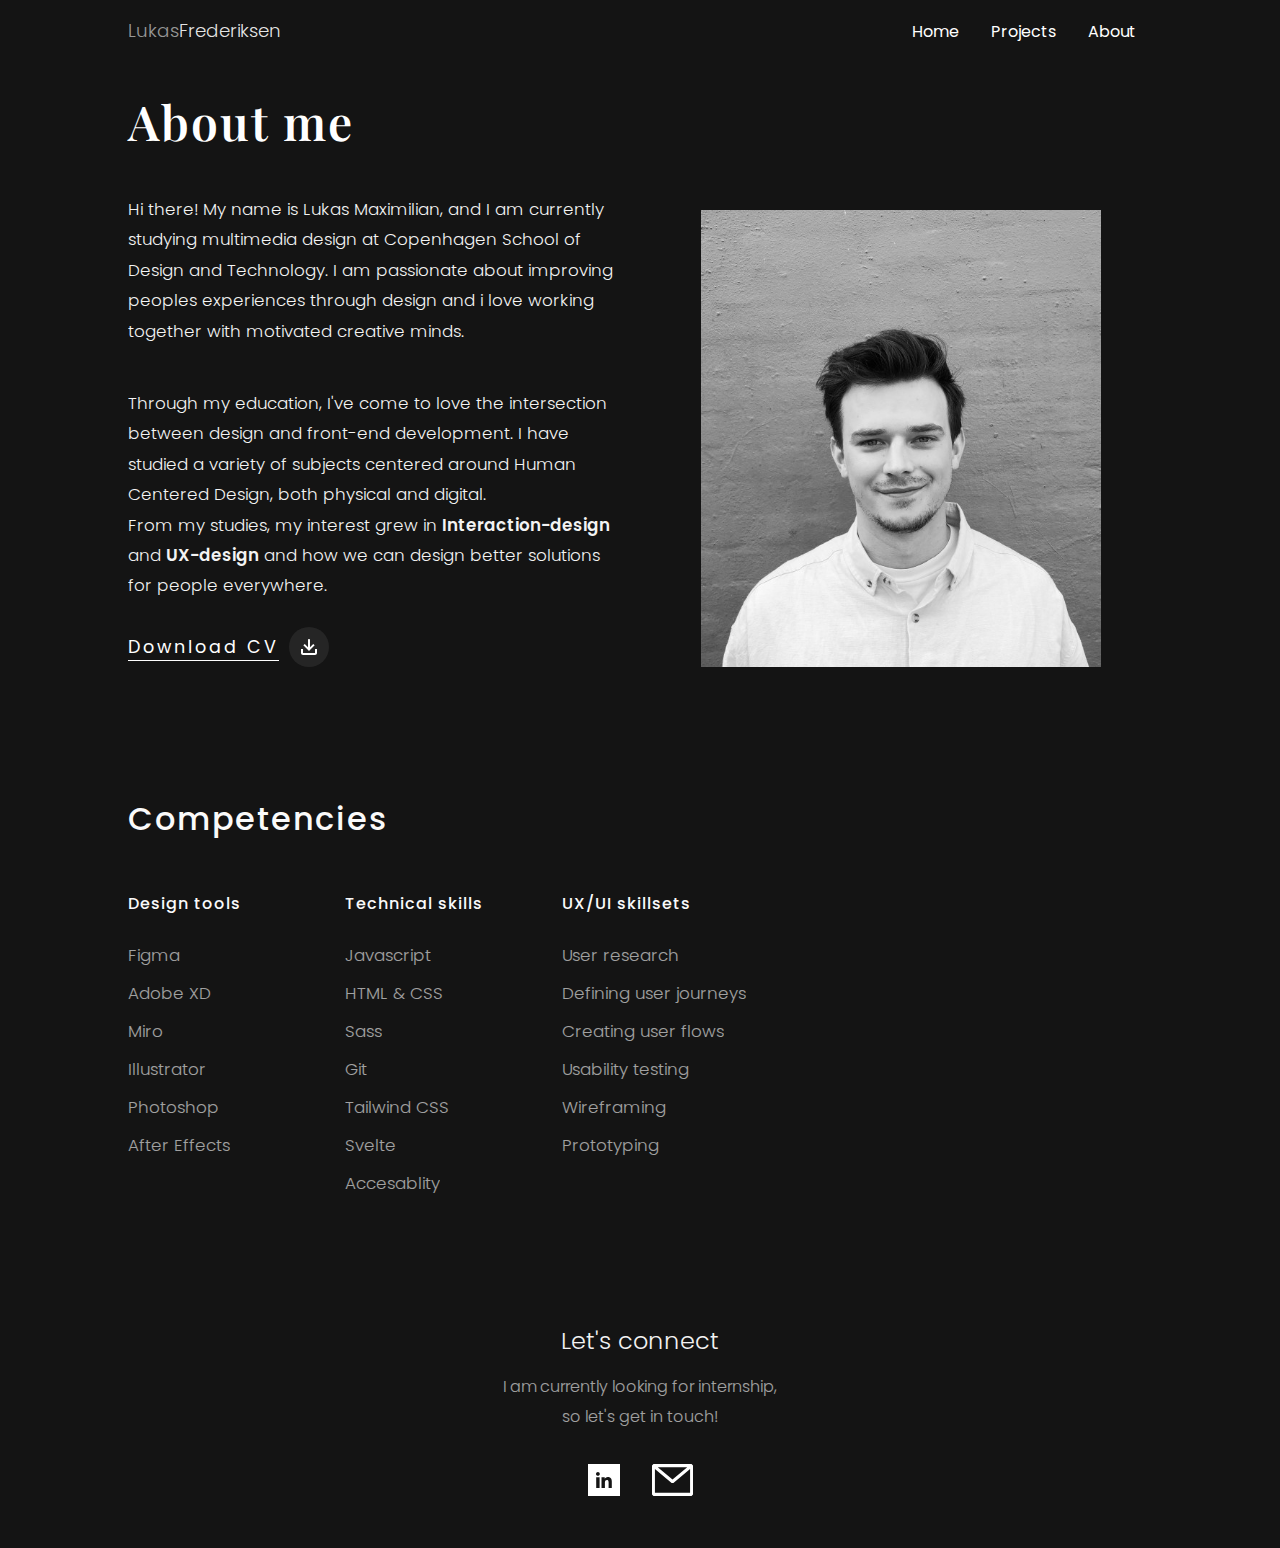
==== about.html @ b1524923 "links" ====
<!DOCTYPE html>
<html lang="en">
  <head>
    <meta charset="UTF-8" />
    <meta http-equiv="X-UA-Compatible" content="IE=edge" />
    <meta name="viewport" content="width=device-width, initial-scale=1.0" />
    <title>Personal Portfolio</title>
    <link rel="stylesheet" href="style.css" />
    <link rel="preconnect" href="https://fonts.googleapis.com" />
    <link rel="preconnect" href="https://fonts.gstatic.com" crossorigin />
    <link
      href="https://fonts.googleapis.com/css2?family=Cinzel&family=Playfair+Display:ital,wght@0,400;0,500;0,600;0,700;0,800;0,900;1,400;1,500;1,600;1,700;1,800;1,900&family=Poppins:ital,wght@0,100;0,200;0,300;0,400;0,500;0,600;0,700;0,800;0,900;1,100;1,200;1,300;1,400;1,500;1,600;1,700;1,800;1,900&display=swap"
      rel="stylesheet"
    />
  </head>

  <body>
    <header>
      <nav>
        <div class="logoWrapper">
             <a href="home.html">
          <p class="logo" style="color: rgba(255, 255, 255, 0.603)">
            Lukas<span
              class="logoWhite"
              style="color: rgba(255, 255, 255, 0.95)"
              >Frederiksen</span
            >
          </p></a>
        </div>

        <div class="menuKnap">
          <div class="openMenu" onclick="toggle()">
            <div class="line"></div>
            <div class="line"></div>
            <div class="line"></div>
          </div>
        </div>
        <div class="menu">
          <!-- <div class="closeMenu" onclick="togglec()"></div> -->

          <svg
            class="closeMenu"
            onclick="togglec()"
            width="32"
            height="32"
            viewBox="0 0 24 24"
            fill="none"
            xmlns="http://www.w3.org/2000/svg"
          >
            <path
              d="M20 20L4 4M20 4L4 20"
              stroke="white"
              stroke-width="2"
              stroke-linecap="round"
            />
          </svg>

          <ul class="ul">
            <li class="li1 li"><a href="home.html">Home</a></li>
            <li class="li2 li"><a href="home.html#projectsSection">Projects</a></li>
            <li class="li3 li"><a href="about.html">About</a></li>
          </ul>
        </div>

        <div class="deskTopNav">
          <ul class="desktopUl">
            <li class="deskNavLink"><a href="home.html">Home</a></li>
            <li class="deskNavLink"><a href="home.html#projectsSection"">Projects</a></li>
            <li class="deskNavLink"><a href="about.html">About</a></li>
          </ul>
        </div>
      </nav>
    </header>

    <main>

<section class="aboutIntroSection">
    
        <h1 class="abouth1">About me</h1>

        <div class="aboutIntro">
            <div class="aboutText">
            <p>Hi there! My name is Lukas Maximilian, and I am currently studying multimedia design at Copenhagen School of Design and Technology. 
            I am passionate about improving peoples experiences through design and i love working together with motivated creative minds.   <br>
</p>
<p>Through my education, I've come to love the intersection between design and front-end development.
        I have studied a variety of subjects centered around Human Centered Design, both physical and digital. <br> From my studies, my interest grew in <span> Interaction-design</span> and <span>UX-design</span> and how we can design better solutions for people everywhere.</p>
     <a href="Resume/Resumé.pdf" target="_blank" class="pdfResume">
                <button class="protoButton">
                 <span> Download CV </span>
                  <div class="circle">
                    <svg
  width="24"
  height="24"
  viewBox="0 0 24 24"
  fill="none"
  xmlns="http://www.w3.org/2000/svg"
>
  <path
    d="M11 5C11 4.44772 11.4477 4 12 4C12.5523 4 13 4.44772 13 5V12.1578L16.2428 8.91501L17.657 10.3292L12.0001 15.9861L6.34326 10.3292L7.75748 8.91501L11 12.1575V5Z"
    fill="currentColor"
  />
  <path
    d="M4 14H6V18H18V14H20V18C20 19.1046 19.1046 20 18 20H6C4.89543 20 4 19.1046 4 18V14Z"
    fill="currentColor"
  />
</svg>
                    </svg>
                  </div>
                </button>
              </a></div>
            <img class="profileImage" src="images/profile.jpg" alt="">
        </div>
            
       </section>

   


      

 <section class="resume"> 
    <!-- <div class="resumeIntro">
    <h2>Education</h2>
        </div>

<div class="timeline">
<div class="processCenterwrap">
        <div class="timelineWrapper ">
     
<div class="timelineGroupWrap group1">
  <div class="textWrap">
    <span>2021</span>
    
    <div class="educationContainer">
      <h4>Multimedia-design</h4>
    <p>Copenhagen school of design and technology</p>
  </div> 
  </div>
</div>

<div class="timelineGroupWrap group2">
  <div class="textWrap">
    <span>2019</span>
    
    <div class="educationContainer">
      <h4>Medialogy</h4>
    <p>Aalborg University</p>
  </div>
  </div>
</div>

<div class="timelineGroupWrap group3">
  <div class="textWrap">
    <span>2018</span>
    
    <div class="educationContainer">
      <h4> Product development and technical integration</h4>
    <p>Copenhagen School of Design and technology</p>
  </div>
  </div>
  
</div>



<div class="timelineGroupWrap group4 ">
  <div class="textWrap">
    <span>2016</span>
    
    <div class="educationContainer">
      <h4>Production technologist</h4>
    <p>Copenhagen School of Design and technology</p>
  </div>
  </div>
</div>
</div>   -->
</div>  

<article class="Competencies">
          <h3>Competencies</h3>
          <div class="competenciesContainer">
          <div class="singleCompentencieConatiner">
          <h4>Design tools</h4>
          <p>Figma</p>
          <p>Adobe XD</p>
          <p>Miro</p>
          <p>Illustrator</p>
          <p>Photoshop</p>
          <p>After Effects</p>
        </div>

          <div class="singleCompentencieConatiner">
          <h4>Technical skills</h4>
          <p>Javascript</p>
          <p>HTML & CSS</p>
          <p>Sass</p>
          <p>Git</p>
          <p>Tailwind CSS</p>
          <p>Svelte</p>
          <p>Accesablity</p>
         
          
        </div>

          <div class="singleCompentencieConatiner">
          <h4>UX/UI skillsets</h4>
          <p>User research</p>
          <p>Defining user journeys</p>
          <p>Creating user flows</p>
          <p>Usability testing</p>
          <p>Wireframing</p>
          <p>Prototyping</p>
        </div>
    </div>
      </article>
</section>


</section>

    </main>

    <footer>
      <div class="footerWrapper">
        <p class="footerHeader">Let's connect</p>
        <p class="footerParagraph">
          I am currently looking for internship, <br />
          so let's get in touch!
        </p>
        <div class="footerIcons">
          <a href="https://www.linkedin.com/in/lukas-maximilian-frederiksen-137b38205/">
            <svg
              width="32"
              height="32"
              viewBox="0 0 32 32"
              fill="none"
              xmlns="http://www.w3.org/2000/svg"
            >
              <path
                fill-rule="evenodd"
                clip-rule="evenodd"
                d="M0 0H32V32H0V0ZM8.2 13.3V24H11.6V13.3H8.2ZM8 9.9C8 11 8.8 11.8 9.9 11.8C11 11.8 11.8 11 11.8 9.9C11.8 8.8 11 8 9.9 8C8.9 8 8 8.8 8 9.9ZM20.6 24H23.8V17.4C23.8 14.1 21.8 13 19.9 13C18.2 13 17 14.1 16.7 14.8V13.3H13.5V24H16.9V18.3C16.9 16.8 17.9 16 18.9 16C19.9 16 20.6 16.5 20.6 18.2V24Z"
                fill="white"
              />
            </svg>
          </a>
          <a href="mailto:lmf1506@hotmail.com">
            <svg
              width="41"
              height="32"
              viewBox="0 0 41 32"
              fill="none"
              xmlns="http://www.w3.org/2000/svg"
            >
              <path
                fill-rule="evenodd"
                clip-rule="evenodd"
                d="M0 1.6L1.46429 0H39.5357L41 1.6V30.4L39.5357 32H1.46429L0 30.4V1.6ZM2.92857 4.912V28.8H38.0714V4.9152L21.4079 18.88H19.6214L2.92857 4.912ZM35.2307 3.2H5.76929L20.5 15.5808L35.2307 3.2Z"
                fill="white"
              />
            </svg>
          </a>
        </div>
      </div>
    </footer>

    <script src="https://cdnjs.cloudflare.com/ajax/libs/gsap/3.10.4/gsap.min.js"></script>
    <script src="script.js"></script>
  </body>
</html>
---- style.css ----
* {
  box-sizing: border-box;
  margin: 0;
  padding: 0;
}

:root {
  /* Colorschemes */
  --bg-color: #141414;
  --high-emph-text: 98%;
  --subheader-text: 95%;
  --medium-emph-text: 60%;
  --text-color: white;

  /* Font variables */

  --large-header: "Playfair Display", serif;

  --small-header: "Poppins", sans-serif;
  --paragraph-text: "Poppins", sans-serif;

  --large-header-size: clamp(3rem, 1.6942rem + 5.0465vw, 5.75rem);
  --heading-smaller: clamp(1.125rem, 0.8845rem + 1.096vw, 2rem);
  --section-header-size: clamp(2.3rem, 1.4502rem + 2.1248vw, 3rem);
  --subsection-header-size: clamp(1.5rem, 1.0876rem + 1.1936vw, 2rem);
  --h1-subtext: clamp(1rem, 0.7251rem + 1.0624vw, 1.2rem);
  --paragraph-size: clamp(1rem, 0.9313rem + 0.2256vw, 1.05rem);
  --navbar-size: clamp(1rem, 0.9313rem + 0.2656vw, 1.25rem);

  /* Layout */

  --mobile-margin: 1.5rem;
  --tablet-margin: 4em;
  --desktop-margin: 8rem;
}

body {
  color: var(--text-color);
  background-color: var(--bg-color);
  /* overflow: scroll; */
  scroll-behavior: smooth;
}

.logo {
  font-family: "Poppins", sans-serif;
  font-size: var(--navbar-size);
}

.line {
  width: 30px;
  height: 3px;
  background-color: white;
  margin: 5px 0;
}

nav {
  padding-inline: var(--mobile-margin);
  padding-block: 1rem;
  display: flex;
  align-items: center;
  justify-content: space-between;
  position: fixed;
  width: 100vw;
  z-index: 9999;
  background-color: var(--bg-color);
  top: 0;
}
.menuKnap {
  padding-right: 1rem;
}
ul {
  list-style-type: none;
}

li {
  display: inline;
}

a {
  text-decoration: none;
}

a:visited {
  text-decoration: none;
  color: var(--text-color);
}

.openMenu {
  text-decoration: none;
  color: white;
  right: 100px;
  font-family: "Poppins", sans-serif;
  font-size: 2rem;
  font-weight: 500;
}

.openMenu:hover {
  cursor: pointer;
}

.frontButton {
  display: none;
}
.closeMenu {
  position: absolute;

  text-decoration: none;
  color: white;
  top: 1rem;
  right: 3rem;
  font-family: "Poppins", sans-serif;
  font-size: 2rem;
  font-weight: 500;
  z-index: 99;
}

.closeMenu:hover {
  cursor: pointer;
}

.menu {
  position: absolute;
  top: 0;
  left: 0;
  width: 100%;
  height: 100vh;
  background-color: #090909;
  transform: translateX(-100%);
}
.menu .button {
  color: white;
}
.ul {
  position: absolute;
  left: 20%;
  display: flex;
  width: 300px;
  justify-content: center;
  align-items: left;
  height: 100vh;
  flex-direction: column;
}

.ul li {
  margin: 20px 0;
  z-index: 2;
}
.ul li a {
  text-decoration: none;
  color: white;
  transition: 2s;
  font-family: "Poppins", sans-serif;
  font-size: 50px;
  text-transform: uppercase;
  font-weight: 500;
  mix-blend-mode: difference;
  position: relative;
}

.deskNavLink {
}

.circle {
  height: 40px;
  width: 40px;
  background-color: rgba(255, 255, 255, 0.075);
  border-radius: 50%;
  display: flex;
  justify-content: center;
  align-items: center;
  margin-left: 10px;
  transition: all 0.2s;
}

.deskNavLink a::after {
  top: 65%;
  height: 2px;
  width: 0%;
  left: 5%;
  background-color: rgba(255, 245, 245, 0.6);
  transition: 0.5s ease all 0.3s;
}

.deskNavLink:hover a::after {
  width: 90%;
  transition: 0.3s ease all;
}

.deskTopNav {
  display: none;
}

/* Hero section */

.heading1 {
  max-width: 15ch;

  margin-top: 5rem;
  font-family: "Playfair Display", serif;
  font-size: var(--large-header-size);
  line-height: 110%;
  letter-spacing: 4px;
  font-weight: 600;
}

.headingSmaller {
  font-family: "Playfair Display", serif;
  font-size: var(--heading-smaller);
  opacity: var(--medium-emph-text);
  letter-spacing: 1px;
  line-height: 3rem;
}

.heroSubText {
  max-width: 35ch;
  font-family: "Poppins", serif;
  line-height: 25px;
  margin-top: 1rem;
  opacity: var(--medium-emph-text);
  font-size: var(--h1-subtext);
  letter-spacing: 1px;
  font-weight: 300;
}

.scrollDownIcon {
}

.projectWrapper {
  margin-inline: 1rem;
  padding-top: 0.5rem;
}

.projectWrapper h3 {
  font-size: var(--subsection-header-size);
  letter-spacing: 2px;
  opacity: var(--high-emph-text);
  font-family: "Poppins", sans-serif;
  font-weight: 500;
  line-height: rem;
}

.projectCardTitle {
  line-height: 15px;
}

.projectCardOverview {
  padding-bottom: 1rem;
  font-size: 1rem;
  opacity: var(--medium-emph-text);
  font-weight: 500;
  padding-top: 10px;
}

h2 {
  font-family: "Playfair Display", serif;
  font-size: var(--section-header-size);
  font-weight: 500;
  letter-spacing: 2px;
  padding-bottom: 2rem;
}

p {
  font-family: "Poppins", sans-serif;
  font-weight: 300;
  font-size: var(--paragraph-size);
  opacity: var(--subheader-text);
  line-height: 30px;
}
.projectGrid {
  display: flex;
  flex-direction: column;
}

.scrollSection {
  margin-top: 2rem;
  display: flex;
  flex-direction: row;
  align-items: center;
  font-family: "Poppins", sans-serif;
  font-size: var(--paragraph-size);
}

.singleProject {
  display: grid;
  grid-template-columns: 1fr;
  gap: 1rem;
  margin-block: 3rem;
}

.projectGrid img {
  /* width: 85vw; */
  filter: drop-shadow(0px 5px 15px rgb(5, 5, 5));
}

.projectCard {
  filter: drop-shadow(0px 5px 13px #000);
}

/* ---------------------------------single project section ----------------------------------*/

.headerCenterWrapper {
  display: flex;
  justify-content: center;
  margin-inline: 2rem;
}
.singleProjectHeader {
  margin-top: 8rem;
  display: flex;
  justify-content: center;
  flex-direction: column;
}

.singleProject img {
  max-width: 100%;
  height: auto;
  padding-bottom: 0.5rem;
}

.singleProjectHeader h1 {
  font-family: "Playfair Display", serif;
  font-size: var(--large-header-size);
  line-height: 65px;
  letter-spacing: 4px;
  font-weight: 500;
  text-align: center;
}

.abouth1 {
  font-family: "Playfair Display", serif;
  font-size: var(--section-header-size);
  line-height: 50px;
  letter-spacing: 4px;
  font-weight: 600;
  padding-bottom: 2rem;
}
.circle {
  height: 40px;
  width: 40px;
  background-color: rgba(255, 255, 255, 0.075);
  border-radius: 50%;
  display: flex;
  justify-content: center;
  align-items: center;
  margin-left: 10px;
  transition: all 0.2s;
}
.moonchallenge h1 {
  line-height: 75px;
}

.HeaderSubtext {
  align-self: center;
}

.singleProjectSubHeader {
  max-width: 40ch;
  font-family: "Poppins", serif;
  text-align: center;
  margin-top: 3rem;
  opacity: var(--medium-emph-text);
  font-size: 1rem;
  letter-spacing: 1px;
  font-weight: 300;
  margin-bottom: 5rem;
}

.heroSectionSingleProject {
  height: 40%;
  overflow: hidden;
  width: 100%;
  background-color: #7e8c73;
  display: flex;
  justify-content: center;
  align-items: center;
}

.frogalypseHeader {
  height: 40%;
  overflow: hidden;
  width: 100%;
  background-color: #7e8c7300;
  display: flex;
  justify-content: center;
  align-items: center;
}

.moonHeader {
  height: 40%;
  overflow: hidden;
  width: 100%;
  background-color: #171717;
  display: flex;
  justify-content: center;
  align-items: center;
}

.heroSectionSingleProject img {
  width: 100%;
  max-width: 500px;
}

.frogalypseHeader img {
  max-width: 400px;
}

.gridContainer {
  display: grid;
  grid-template-columns: 1fr;
}

.projectOverviewWrapper {
  margin-bottom: 4rem;
  max-width: 60ch;
}
.projectIntroWrapper {
  margin-inline: var(--mobile-margin);
}

.procesSection {
  overflow: hidden;

  margin-top: 4rem;
}

.projectIntroWrapper h2 {
  font-family: "Playfair Display", serif;
  font-size: var(--section-header-size);
  font-weight: 500;
  letter-spacing: 2px;
  padding-bottom: 2rem;
  margin-top: 4rem;
}

.projectRecap {
  display: grid;
  grid-template-columns: 1fr 1fr;
  grid-template-rows: 1fr 1fr;
}

.projectRecap > p {
  font-family: "Poppins", serif;
  opacity: var(--medium-emph-text);
  font-size: 1rem;
  letter-spacing: 1px;
  font-weight: 300;
}

.durationWrapper > p {
  font-family: "Poppins", serif;
  opacity: var(--medium-emph-text);

  letter-spacing: 1px;
  font-weight: 300;
}

.roleWrapper > p {
  font-family: "Poppins", serif;
  opacity: var(--medium-emph-text);

  letter-spacing: 1px;
  font-weight: 300;
  padding-block: 5px;
}

.toolsWrapper > p {
  font-family: "Poppins", serif;
  opacity: var(--medium-emph-text);

  letter-spacing: 1px;
  font-weight: 300;
  padding-block: 5px;
}

.introsolutionMoon p {
  padding-bottom: 2rem;
}

.prototypeButton {
  display: flex;
  flex-direction: row;
  align-items: center;
}

/* button::after {
  top: 65%;
  height: 2px;
  width: 0%;
  left: 5%;
  background-color: rgba(255, 245, 245, 0.6);
  transition: 0.5s ease all 0.3s;
}

button:hover::after {
  width: 90%;
  transition: 0.3s ease all;
} */

.durationWrapper {
  grid-column: 1;
  grid-row: 1;
}

.toolsWrapper {
  grid-column: 2;
  grid-row: span 2;
}

.roleWrapper {
  margin-top: -2rem;
  grid-column: 1;
  grid-row: 2;
}

h4 {
  font-family: "Poppins", serif;
  opacity: var(--high-emph-text);
  font-size: 1rem;
  letter-spacing: 1px;
  font-weight: 500;
  padding-bottom: 1rem;
}

.theChallengeWrapper h2 {
  font-family: "Playfair Display", serif;
  font-size: var(--section-header-size);
  font-weight: 500;
  letter-spacing: 2px;
  padding-bottom: 2rem;
  margin-top: 5rem;
}

.theChallengeWrapper {
  max-width: 60ch;
}

.coreChallengeWrapper {
  margin-top: 5rem;
  display: flex;
  flex-direction: column;
  justify-content: space-between;
}

.challengeNumberFlexbox {
  display: flex;
  align-items: first baseline;
}

.coreChallengeWrapper p {
  padding-block: 0.5rem;
  font-size: 0.875rem;
}

.coreChallengeWrapper span {
  font-size: 2rem;
  text-align: end;
  padding-right: 1rem;
  font-family: "Poppins", sans-serif;
  padding-bottom: 2rem;
}

.moonSolution {
  margin-inline: var(--mobile-margin);
}

.moonSolution p {
  max-width: 50ch;
}

/* ------------------------------------Process section------------------------------ */

.procesSection {
  overflow: hidden;
  margin-inline: var(--mobile-margin);
}

.procesSection p {
  max-width: 45ch;
}

.processGroupWrapper {
}
.procesIntro {
  margin-bottom: 4rem;
}

.numberFlexWrap {
  top: -2rem;
  left: 3rem;
  overflow: hidden;
}

.numberFlexWrap p {
  font-family: "Poppins", sans-serif;
  opacity: var(--medium-emph-text);
}
.textWrap span {
  font-size: 2rem;
  font-family: "Poppins", sans-serif;
  background-color: var(--bg-color);
}

.numberFlexWrap {
  position: absolute;
  /* transform: translateX(5rem);
  transform: translateY(1rem); */
  position: relative;
  display: flex;
  flex-direction: column;
  max-width: 30ch;
}

.textWrap p {
  font-size: var(--paragraph-size);
  max-width: 50ch;
  opacity: var(--medium-emph-text);
}

.gridWrap {
  display: flex;
  justify-content: center;
}
.solutionImageWrapper {
  display: grid;
  grid-template-columns: 1fr;
  justify-content: center;
  grid-row-gap: 10px;
}

.solutionImageWrapper img {
  width: 100%;
  max-width: 500px;
  height: auto;
  /* padding-block: 0.5rem; */
}

.solutionSection {
  margin-block: 4rem;
  /* max-width: 60ch; */
}

.intro {
  padding-bottom: 2rem;
}

.challengeSection {
  margin-inline: var(--mobile-margin);
}

.challengeSection {
  margin-top: 6rem;
}

#projectsSection {
  scroll-margin-top: 200px;
}

/* ---------------------------------Footer section ----------------------------------*/

.footerWrapper {
  display: flex;
  flex-direction: column;
  align-items: center;
  gap: 1rem;
  margin-top: 5rem;
  margin-bottom: 3rem;
}

.footerHeader {
  font-family: "Poppins", sans-serif;
  font-size: 1.5rem;
}

.footerParagraph {
  text-align: center;
  font-family: "Poppins", sans-serif;
  font-size: 1rem;
  opacity: var(--medium-emph-text);
}

.footerIcons {
  display: flex;
  gap: 2rem;
  margin-top: 1rem;
}

.processCenterwrap {
  display: flex;
}

.frontHeroContainer {
  margin-inline: var(--mobile-margin);
  margin-bottom: 12rem;
}

@media (min-width: 610px) {
  .processCenterwrap {
    display: flex;
  }
}

/* ---------------------------------tablet query---------------------------- */
@media (min-width: 810px) {
  .intro {
    padding-bottom: 4rem;
  }

  nav {
    padding-inline: var(--tablet-margin);
  }
  .frontHeroContainer {
    margin-inline: var(--tablet-margin);
  }
  .singleProjectSubHeader {
    max-width: 55ch;
  }

  .singleProject img {
    max-width: 500px;
  }

  .projectIntroWrapper {
    margin-inline: var(--tablet-margin);
  }
  .heroSectionSingleProject {
    /* height: 50vh; */
  }

  .frogalypseHeader {
    /* height: 50vh; */
  }

  .frogalypseHeader img {
    width: 100%;
    max-width: 800px;
  }

  .heroSectionSingleProject img {
    width: 100%;
    max-width: 800px;
  }

  .ungdomsbyenHeader img {
    max-width: 600px;
  }

  .projectWrapper {
    margin-inline: var(--tablet-margin);
    padding-top: 0.5rem;
  }

  .theChallengeWrapper {
  }

  .projectGrid img {
    filter: drop-shadow(0px 5px 13px #000);
  }

  .challengeContainer {
    display: grid;
    grid-template-columns: 1fr;
  }

  .projectCardTitle {
    line-height: 30px;
  }

  .coreChallengeWrapper {
  }

  .processWrapper {
    display: grid;
    grid-template-columns: 1fr 1fr;
    grid-column-gap: 100px;
  }

  .procesSection {
    overflow: hidden;
    margin-inline: var(--tablet-margin);
  }

  .processGroupWrapper {
    flex: 2 0 25%;
  }

  .processCenterwrap {
    display: flex;
    justify-content: center;
  }

  .processWrapper > * {
    max-width: 50ch;
  }

  .challengeSection {
    margin-inline: var(--tablet-margin);
  }

  .moonSolution {
    margin-inline: var(--tablet-margin);
  }
}

/* ---------------------------------Desktop query ----------------------------------*/

@media (min-width: 992px) {
  main {
    /* margin-inline: 10rem; */
  }

  nav {
    padding-inline: var(--desktop-margin);
  }
  .deskTopNav {
    display: flex;
    flex-direction: row;
    font-family: "Poppins", sans-serif;
  }

  .menuKnap {
    display: none;
  }

  .frontProjectTextContainer {
    display: flex;
    flex-direction: column;
    justify-content: space-between;
  }

  .frontButton {
    display: flex;
    background-color: var(--bg-color);
    border: none;
    color: white;
    font-family: var(--paragraph-text);
    font-size: var(--paragraph-size);
    text-align: center;
    /* padding: 15px 40px; */
    cursor: pointer;
    letter-spacing: 2px;
    position: relative;
    overflow: hidden;
    align-items: center;
    transition: all 1s;
  }

  .frontButton svg {
    margin-left: 4px;
  }

  .circle {
    height: 40px;
    width: 40px;
    background-color: rgba(255, 255, 255, 0.075);
    border-radius: 50%;
    display: flex;
    justify-content: center;
    align-items: center;
    margin-left: 10px;
    transition: all 0.2s;
  }

  .buttonSpan {
    position: relative;
  }

  .buttonSpan::before {
    content: "";
    position: absolute;
    transition: 0.2s ease all 0.1s;
    top: 100%;
    height: 2px;
    width: 0%;
    left: 0;
    background-color: white;
  }

  .buttonSpan:hover::before {
    width: 100%;
  }

  .frontButton span::before {
  }

  .intro {
    padding-bottom: 6rem;
  }
  .menu {
    display: none;
  }
  .desktopUl {
    display: flex;
    justify-content: space-between;
  }

  .projectWrapper {
    margin-inline: var(--desktop-margin);
    padding-top: 0.5rem;
  }

  .desktopUl li {
    display: flex;
    justify-content: space-between;
    flex-direction: row;
    margin-inline: 1rem;
  }

  .desktopUl li::after {
    padding-inline: ;
  }

  .deskNavLink {
    display: inline-block;
    position: relative;
    color: rgb(255, 255, 255);
  }

  .deskNavLink::after {
    content: "";
    position: absolute;
    width: 100%;
    transform: scaleX(0);
    height: 2px;
    bottom: 0;
    left: 0;
    background-color: #ffffff;
    transform-origin: bottom right;
    transition: transform 0.25s ease-out;
  }

  .deskNavLink:hover:after {
    transform: scaleX(1);
    transform-origin: bottom left;
  }

  .deskNavLink a {
    color: white;
  }

  .numberFlexWrap {
    top: -2.3rem;
    left: 6rem;
    overflow: hidden;
  }

  .frontHeroContainer {
    margin-inline: var(--desktop-margin);
  }

  .gameImage {
    margin-bottom: -2rem;
  }

  .heroSubText {
    max-width: 50ch;
    margin-top: 2rem;
  }

  .heroSectionSingleProject {
    /* height: 60vh; */
    overflow: hidden;

    background-color: #7e8c73;
    display: flex;
    justify-content: center;
    align-items: center;
  }

  main .ungdomsbyenHeader {
    /* height: 60vh; */
    overflow: hidden;

    background-color: #ffc502;
    display: flex;
    justify-content: center;
    align-items: center;
  }

  .moonHeader {
    height: 60vh;
    overflow: hidden;

    background-color: #171717;
    display: flex;
    justify-content: center;
    align-items: center;
  }

  .moonHeader img {
    width: 100%;
    max-width: 600px;
  }

  .procesSection {
    overflow: hidden;
    margin-inline: var(--desktop-margin);
    margin-top: 4rem;
  }

  .gridContainer {
    display: grid;
    grid-template-columns: 1fr;
  }

  .challengeSection {
    margin-inline: var(--desktop-margin);
  }
  .projectIntroWrapper {
    margin-inline: var(--desktop-margin);
  }

  .moonSolution {
    margin-inline: var(--desktop-margin);
  }

  .textWrap span {
    font-size: 3rem;
    font-family: "Poppins", sans-serif;
  }

  .processGroupWrapper {
    margin-left: 2rem;
    padding-bottom: 2rem;
  }

  .challengeContainer {
    display: grid;
    grid-template-columns: 1fr;
  }
  .challengeSection {
    margin-top: 7rem;
  }

  .coreChallengeWrapper {
    margin-top: 0;
  }

  .processWrapper {
    display: grid;
    grid-template-columns: 1fr 1fr;
    grid-column-gap: 150px;
    /* margin-left: -7rem; */
  }

  .solutionImageWrapper {
    grid-template-columns: 1fr 1fr;
    grid-template-rows: 1fr 1fr 1fr 1fr;
    gap: 20px;
  }

  .solutionImageWrapper img {
    max-width: 1200px;
    object-fit: cover;
  }

  .img1 {
    grid-column: 1/3;
    grid-row: 1/3;
  }

  .img2 {
    grid-column: 1;
    grid-row: 3;
  }

  .imgmoonproces {
    grid-column: 1/3;
    grid-row: 3/5;
  }

  .img3 {
    grid-column: 1;
    grid-row: 4;
  }

  .img4 {
    grid-column: 2;
    grid-row: 3/5;
  }

  .gridWrap {
    display: flex;
    justify-content: center;
    margin-inline: 10rem;
  }
}

@media (min-width: 1400px) {
  nav {
    padding-inline: var(--desktop-margin);
  }

  /* .processCenterwrap {
    justify-content: center;
  } */

  .projectIntroWrapper {
    grid-template-columns: 2fr 1fr;
    margin-inline: var(--desktop-margin);
  }

  .projectOverviewWrapper {
    grid-column: 1;
  }

  .projectRecap {
    grid-column: 2;
  }

  .projectRecap {
    grid-template-columns: 1fr 1fr;
    grid-column-gap: 100px;
  }

  .gridContainer {
    grid-column-gap: 100px;
    grid-template-columns: 1fr 1fr;
  }

  .challengeSection {
    margin-inline: var(--desktop-margin);
  }

  .challengeContainer {
    display: grid;
    grid-template-columns: 1fr 1fr;
    grid-column-gap: 100px;
  }

  .processWrapper {
    display: grid;
    grid-template-columns: 1fr 1fr;
    grid-column-gap: 150px;
    margin-left: -7rem;
  }

  .gameImages {
    max-width: 800px;
  }

  .singleProject {
    display: grid;
    grid-template-columns: 2fr;
    gap: 10rem;
    margin-block: 3rem;
  }

  .projectImage {
    grid-column: 1;
  }
  .projectCardWrapper {
    grid-column: 2;
    width: 50ch;
    display: flex;
    flex-direction: column;
    justify-content: space-between;
  }
}

@media (min-width: 1920px) {
  body {
    max-width: 1920px;
    margin: 0 auto !important;
    float: none !important;
  }

  body nav {
    max-width: 1920px;
  }

  header {
    max-width: 1920px;
  }

  .heroSectionSingleProject {
    max-height: 400px;
  }
}

/* --------------------ABOUT PAGE--------------------- */

.aboutIntroSection {
  margin-inline: var(--mobile-margin);
  margin-top: 6rem;
}

.aboutIntroSection h1 {
  font-size: var(--section-header-size);
  letter-spacing: 2px;
  padding-bottom: 2rem;
}

.aboutIntro img {
  width: 100%;
  height: auto;
  max-width: 400px;
  padding-top: 2rem;
  justify-self: center;
}

.aboutIntro p {
  padding-block: 1rem;
  font-weight: 300;
  max-width: 40ch;
  line-height: 1.9rem;
}

.aboutIntro span {
  opacity: 100%;
  font-weight: 600;
}

.projectOverviewWrapper span {
  opacity: 100%;
  font-weight: 600;
}

.aboutIntro {
  display: grid;
  grid-template-columns: 1fr;
  gap: 20px;
}

.timeline {
  display: grid;
  grid-template-columns: 1fr;
}

.timelineWrapper {
  display: flex;
  flex-direction: column;
  justify-content: space-between;
}

/* .timelineWrapper::before {
  content: "";
  position: absolute;
  left: 0;
  top: 0;
  width: 4px;
  height: 100%;
  background: white;
}  */

.timelineDraw {
  position: relative;
  max-width: 1200px;

  margin: 0 auto;
}

/* The actual timeline (the vertical ruler) */
.timelineDraw::after {
  content: "";
  position: absolute;
  width: 3px;
  height: 6rem;
  background-color: white;
  top: 15px;
  bottom: 0;
  left: 25%;
  margin-left: -3px;
}

.resume {
  margin-inline: var(--mobile-margin);
  margin-top: 4rem;
}

.educationContainer {
  top: -2.6rem;
  left: 8rem;
  overflow: hidden;
}

.educationContainer {
  position: absolute;
  /* transform: translateX(5rem);
  transform: translateY(1rem); */
  position: relative;
  display: flex;
  flex-direction: column;
  max-width: 30ch;
}

/* .timeline {
  position: relative;
  padding-left: 4rem;
  margin: 0 0 0 30px;
  color: white;
} */
h3 {
  font-size: var(--subsection-header-size);
  letter-spacing: 2px;
  opacity: var(--high-emph-text);
  font-family: "Poppins", sans-serif;
  font-weight: 500;
  line-height: rem;
}

.singleCompentencieConatiner p {
  opacity: var(--medium-emph-text);
  padding-top: 0.5rem;
}

.Competencies h3 {
  padding-bottom: 2rem;
  margin-top: 1.2rem;
}

.competenciesContainer {
  display: flex;
  flex-wrap: wrap;
}

.singleCompentencieConatiner {
  flex-basis: 185px;
  margin-top: 2rem;
}

.protoButton {
  display: flex;
  background-color: var(--bg-color);
  border: none;
  color: white;
  font-family: var(--paragraph-text);
  font-size: var(--paragraph-size);
  text-align: center;
  /* padding: 15px 40px; */
  cursor: pointer;
  letter-spacing: 2px;
  position: relative;
  overflow: hidden;
  align-items: center;
  transition: all 1s;
}

.protoButton span {
  font-size: 1.1rem;
  font-weight: 400;

  position: relative;
  transition: all 1s;
  letter-spacing: 3px;
}

.protoButton span::before {
  content: "";
  position: absolute;
  transition: 0.2s ease all 0.3s;

  top: 99%;
  height: 1px;
  width: 100%;
  left: 0;
  background-color: white;
}

@media (min-width: 610px) {
  .aboutIntroSection {
    margin-inline: var(--tablet-margin);
  }

  .aboutIntro p {
    max-width: 60ch;
  }

  .resume {
    margin-inline: var(--tablet-margin);
  }

  .timelineGroupWrap {
    flex: 2 0 25%;
  }
}

@media (min-width: 992px) {
  .aboutIntroSection {
    margin-inline: var(--desktop-margin);
  }

  .aboutIntro p {
    max-width: 50ch;
  }

  .timeline {
    grid-template-columns: 1fr;
  }

  .aboutIntro {
    grid-template-columns: 1fr 1fr;
  }

  .aboutText {
    grid-column: 1;

    display: flex;
    flex-direction: column;
    justify-content: space-between;
  }
  .profileImage {
    grid-column: 2;
  }
  .aboutIntro img {
    justify-self: center;
  }

  .resume {
    margin-inline: var(--desktop-margin);
  }

  /* 
  .protoButton span:hover::before,
  .protoButton span:focus::before {
    width: 100%;
    transition: 0.2s ease all 0.3s;
  } */

  .educationContainer {
    left: 9rem;
  }

  .competenciesContainer {
    display: flex;
    justify-content: flex-start;
  }
  .singleCompentencieConatiner {
    margin-right: 2rem;
  }

  .singleCompentencieConatiner {
    margin-top: 1rem;
  }

  .Competencies {
    margin-top: 8rem;
    margin-bottom: 8rem;
  }
}

@media (min-width: 1400px) {
  .aboutIntro {
    grid-template-columns: 1fr 1fr;
    gap: 100px;
  }

  .timeline {
    display: grid;
    grid-template-columns: 1fr 1fr;
  }
}
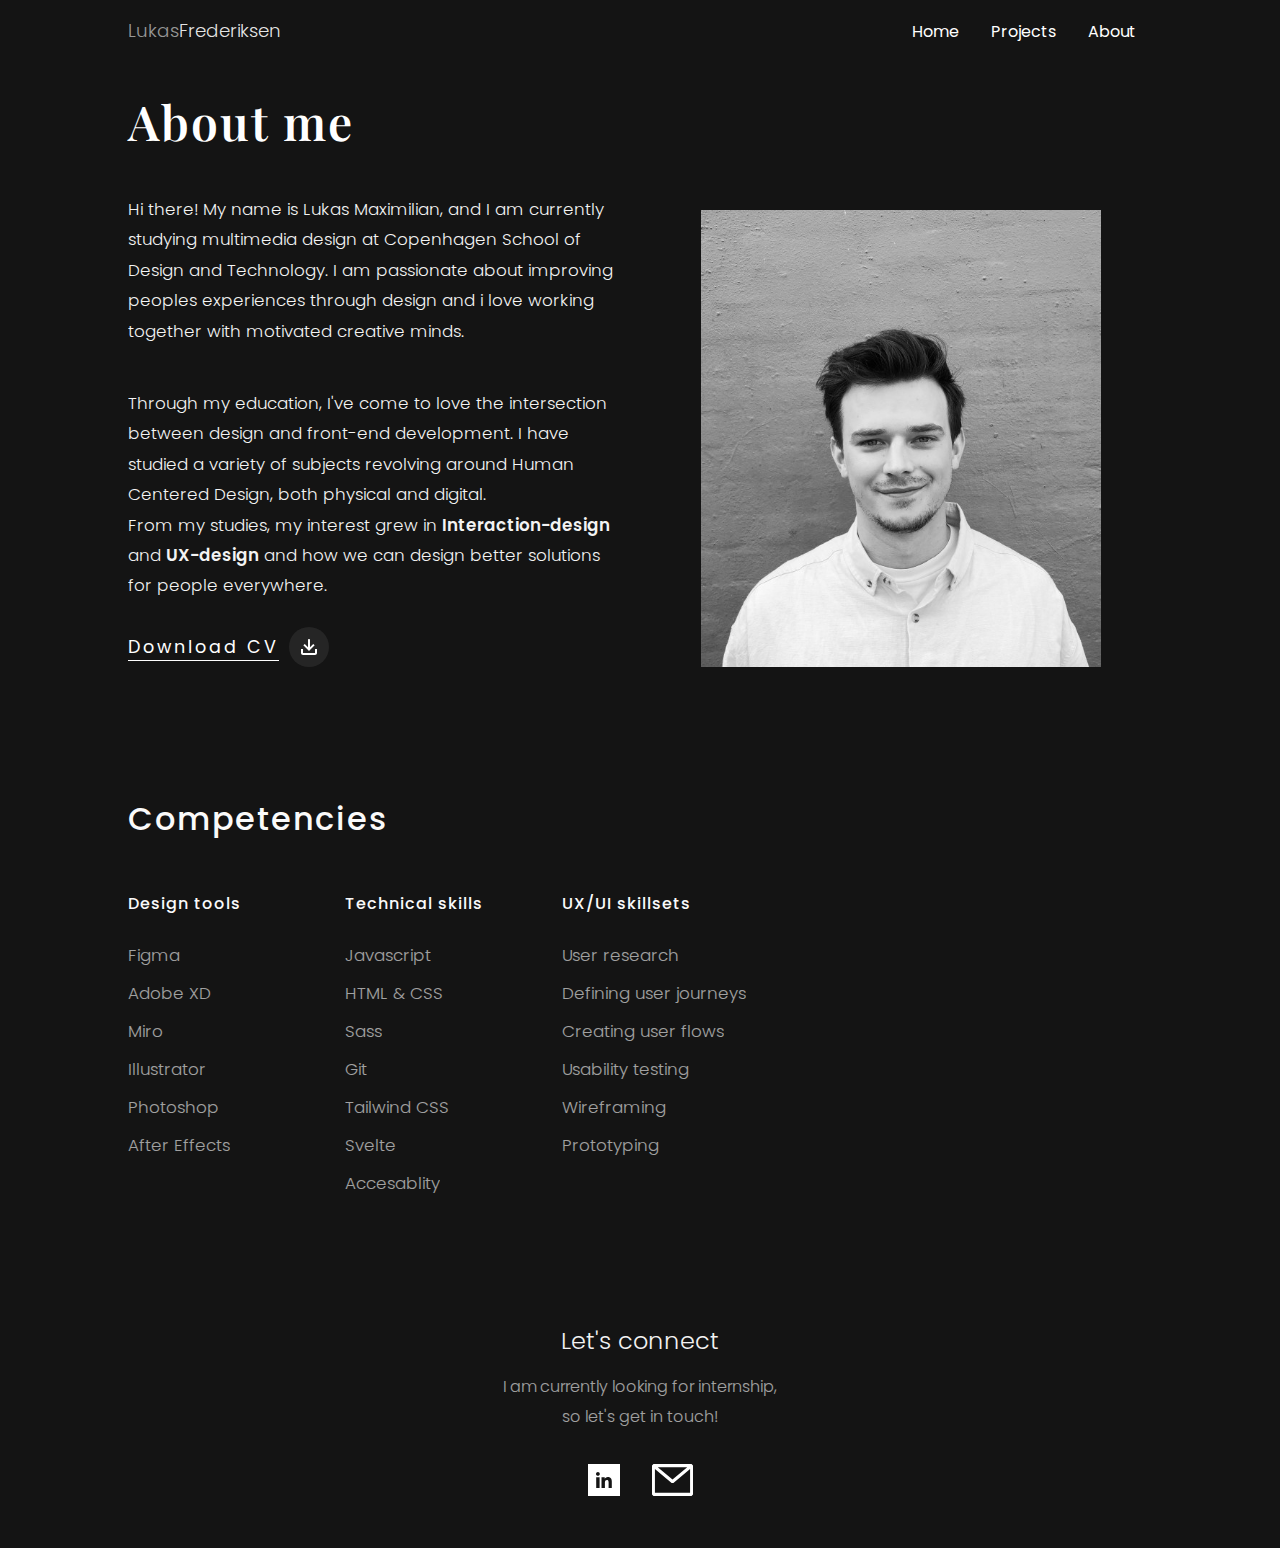
==== commit 460524f2: "revolving" ====
--- a/about.html
+++ b/about.html
@@ -84,7 +84,7 @@
             I am passionate about improving peoples experiences through design and i love working together with motivated creative minds.   <br>
 </p>
 <p>Through my education, I've come to love the intersection between design and front-end development.
-        I have studied a variety of subjects centered around Human Centered Design, both physical and digital. <br> From my studies, my interest grew in <span> Interaction-design</span> and <span>UX-design</span> and how we can design better solutions for people everywhere.</p>
+        I have studied a variety of subjects revolving around Human Centered Design, both physical and digital. <br> From my studies, my interest grew in <span> Interaction-design</span> and <span>UX-design</span> and how we can design better solutions for people everywhere.</p>
      <a href="Resume/Resumé.pdf" target="_blank" class="pdfResume">
                 <button class="protoButton">
                  <span> Download CV </span>
--- a/style.css
+++ b/style.css
@@ -44,6 +44,16 @@
 .logo {
   font-family: "Poppins", sans-serif;
   font-size: var(--navbar-size);
+}
+
+a:focus {
+  outline: white;
+  box-shadow: none;
+}
+
+button:focus {
+  outline: white;
+  box-shadow: none;
 }
 
 .line {
@@ -214,7 +224,7 @@
 .heroSubText {
   max-width: 35ch;
   font-family: "Poppins", serif;
-  line-height: 25px;
+  line-height: 30px;
   margin-top: 1rem;
   opacity: var(--medium-emph-text);
   font-size: var(--h1-subtext);
@@ -586,7 +596,7 @@
 .numberFlexWrap {
   top: -2rem;
   left: 3rem;
-  overflow: hidden;
+  /* overflow: hidden; */
 }
 
 .numberFlexWrap p {
@@ -797,6 +807,10 @@
 
   .moonSolution {
     margin-inline: var(--tablet-margin);
+  }
+
+  .cardDescription {
+    max-width: 45ch;
   }
 }
 
@@ -841,10 +855,11 @@
     overflow: hidden;
     align-items: center;
     transition: all 1s;
+    padding-top: 1rem;
   }
 
   .frontButton svg {
-    margin-left: 4px;
+    /* margin-left: 4px; */
   }
 
   .circle {
@@ -939,7 +954,7 @@
   .numberFlexWrap {
     top: -2.3rem;
     left: 6rem;
-    overflow: hidden;
+    /* overflow: hidden; */
   }
 
   .frontHeroContainer {
@@ -1139,7 +1154,7 @@
 
   .singleProject {
     display: grid;
-    grid-template-columns: 2fr;
+    grid-template-columns: 1fr 1fr;
     gap: 10rem;
     margin-block: 3rem;
   }
@@ -1153,6 +1168,10 @@
     display: flex;
     flex-direction: column;
     justify-content: space-between;
+  }
+
+  .numberFlexWrap {
+    max-width: 40ch;
   }
 }
 
@@ -1408,13 +1427,6 @@
     margin-inline: var(--desktop-margin);
   }
 
-  /* 
-  .protoButton span:hover::before,
-  .protoButton span:focus::before {
-    width: 100%;
-    transition: 0.2s ease all 0.3s;
-  } */
-
   .educationContainer {
     left: 9rem;
   }
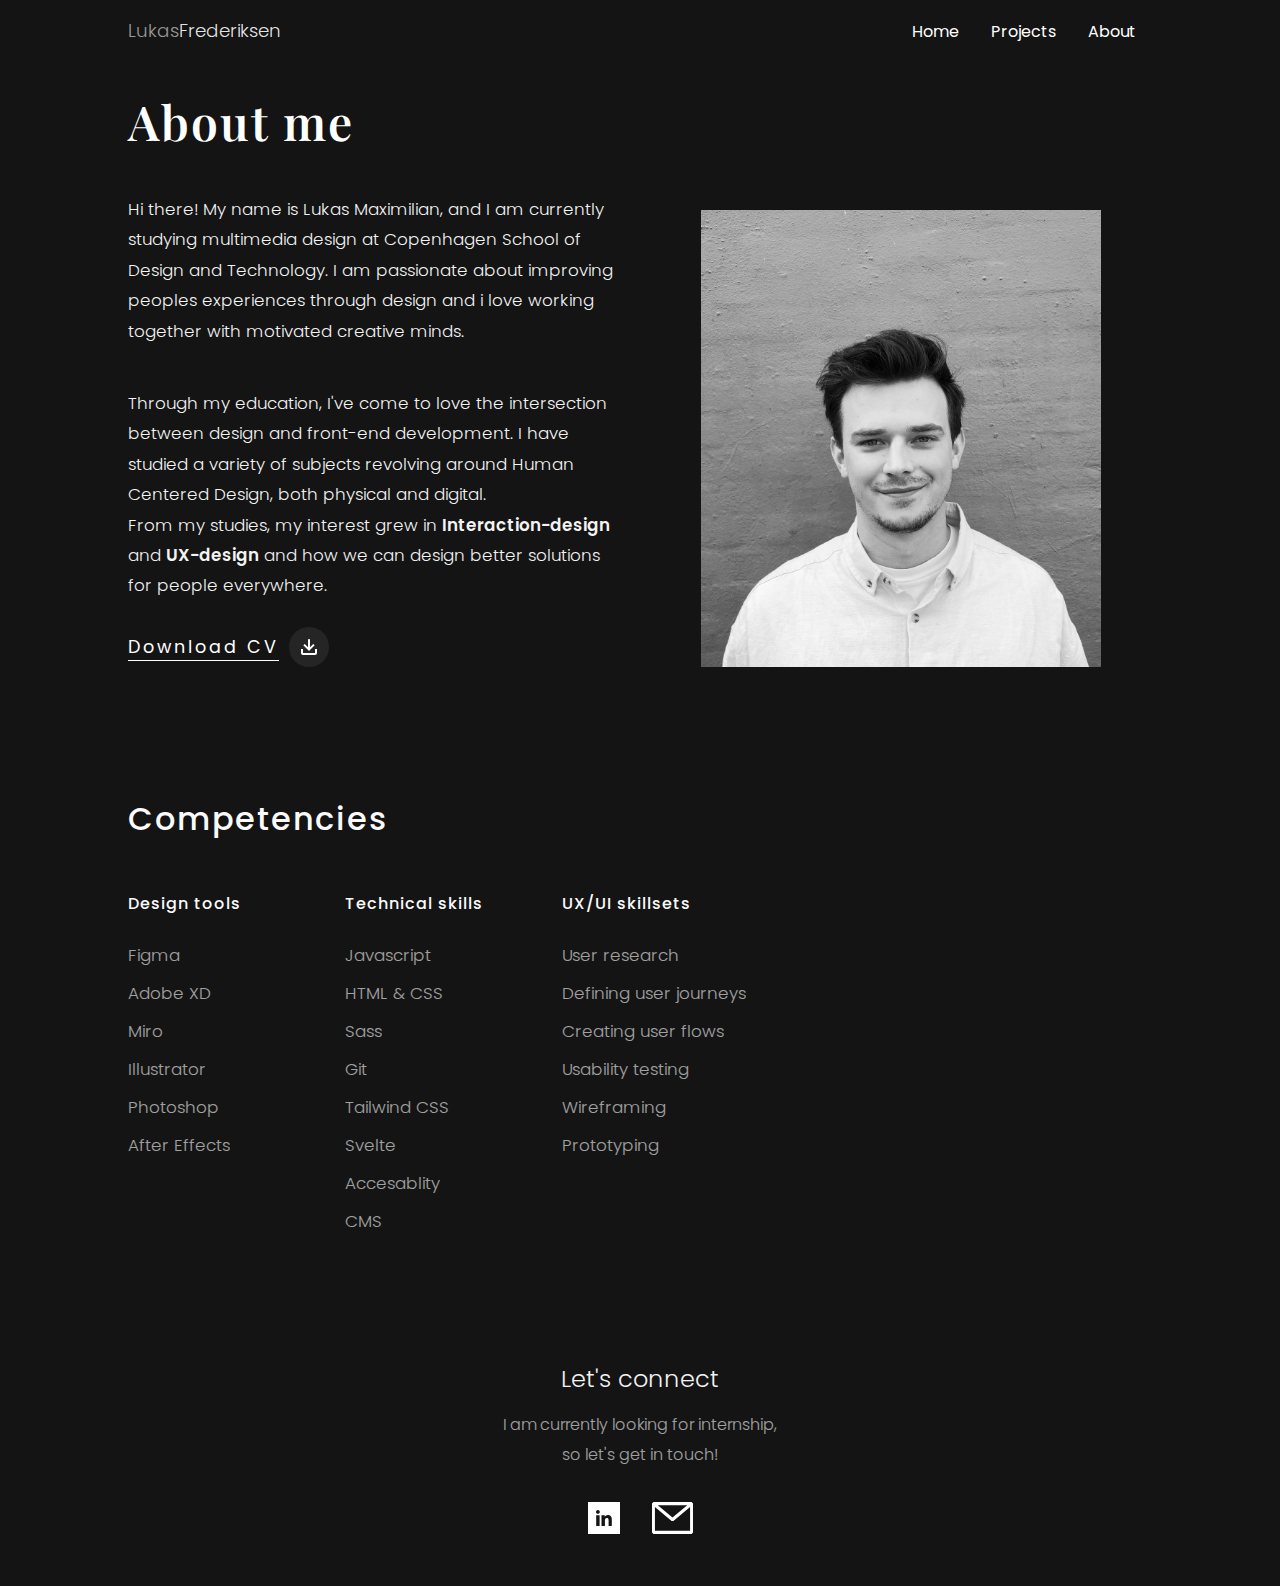
==== commit 21e16150: "cms" ====
--- a/about.html
+++ b/about.html
@@ -199,6 +199,7 @@
           <p>Tailwind CSS</p>
           <p>Svelte</p>
           <p>Accesablity</p>
+           <p>CMS</p>
          
           
         </div>
--- a/style.css
+++ b/style.css
@@ -224,8 +224,8 @@
 .heroSubText {
   max-width: 35ch;
   font-family: "Poppins", serif;
-  line-height: 30px;
-  margin-top: 1rem;
+  line-height: 25px;
+  margin-top: 1.8rem;
   opacity: var(--medium-emph-text);
   font-size: var(--h1-subtext);
   letter-spacing: 1px;
@@ -584,7 +584,7 @@
 }
 
 .procesSection p {
-  max-width: 45ch;
+  max-width: 55ch;
 }
 
 .processGroupWrapper {
@@ -1063,7 +1063,7 @@
   }
 
   .solutionImageWrapper img {
-    max-width: 1200px;
+    max-width: 1350px;
     object-fit: cover;
   }
 
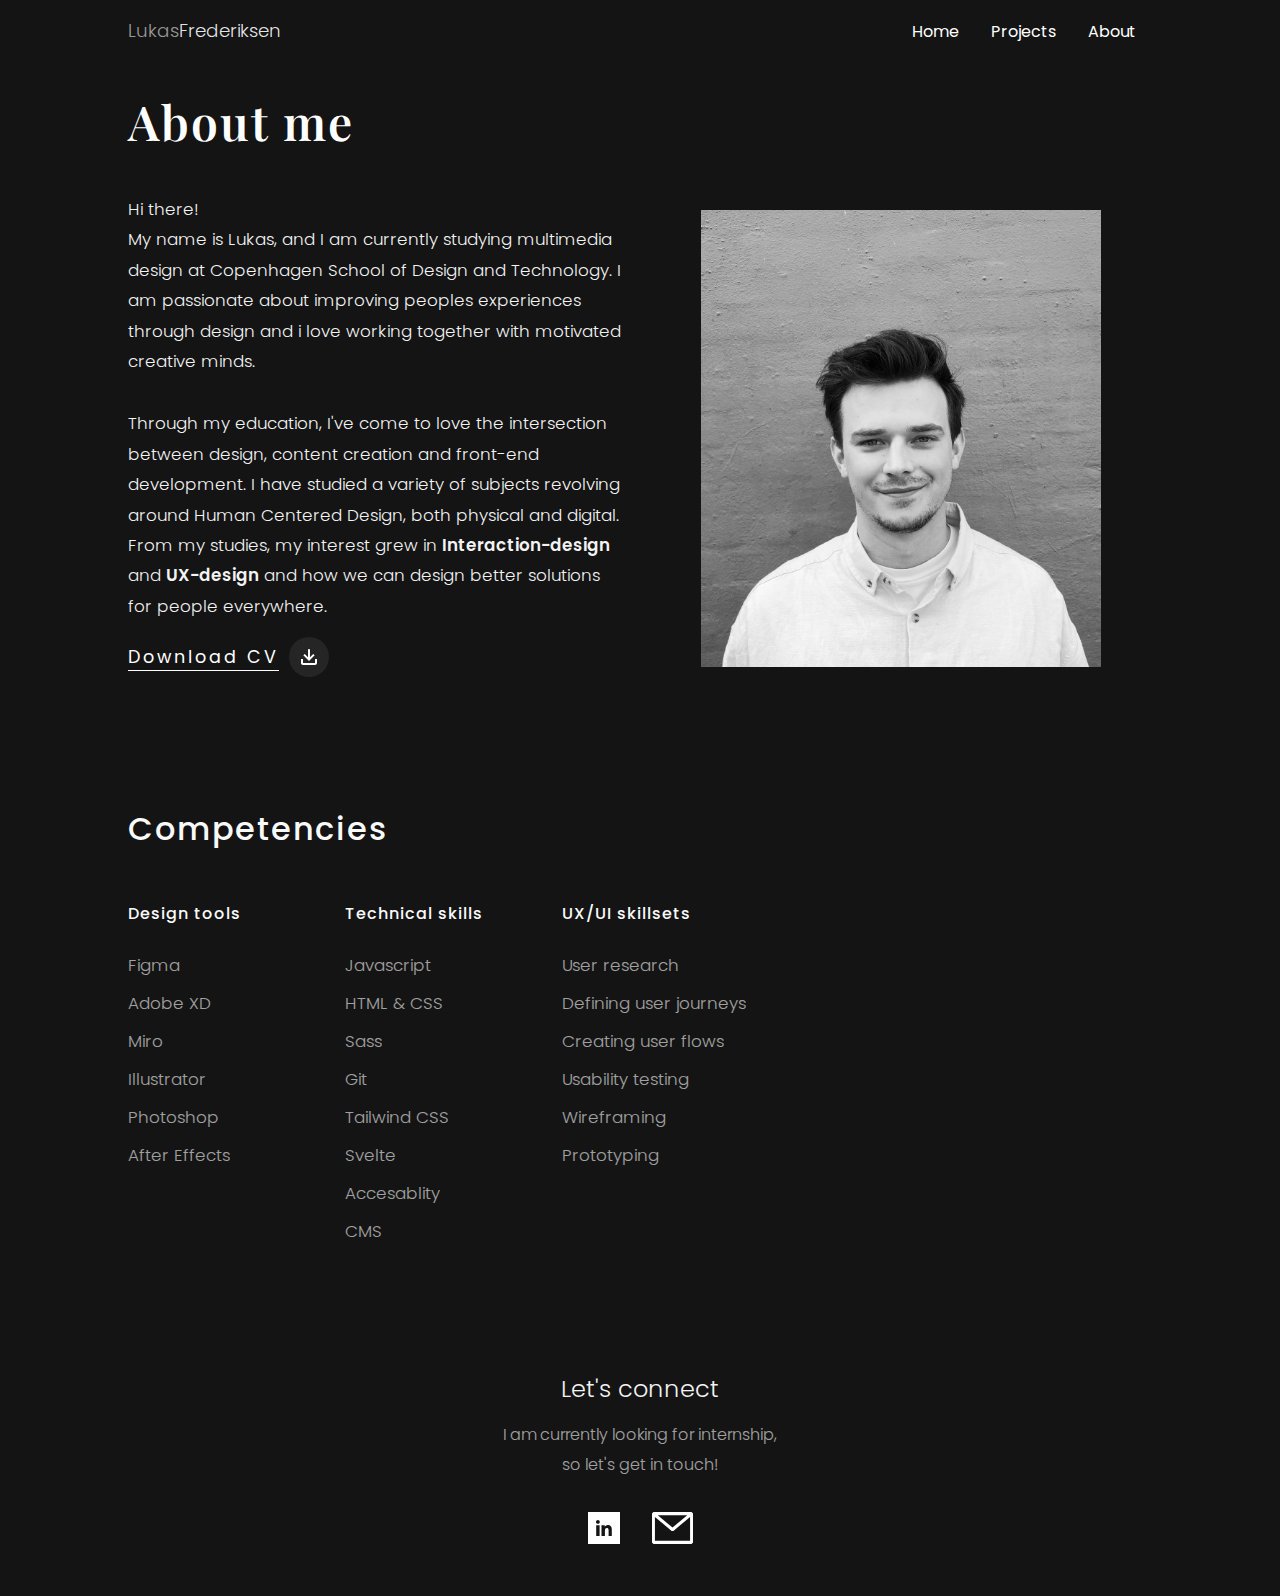
==== commit 674de0f0: "line height" ====
--- a/about.html
+++ b/about.html
@@ -80,10 +80,10 @@
 
         <div class="aboutIntro">
             <div class="aboutText">
-            <p>Hi there! My name is Lukas Maximilian, and I am currently studying multimedia design at Copenhagen School of Design and Technology. 
+            <p>Hi there! <br>My name is Lukas, and I am currently studying multimedia design at Copenhagen School of Design and Technology. 
             I am passionate about improving peoples experiences through design and i love working together with motivated creative minds.   <br>
 </p>
-<p>Through my education, I've come to love the intersection between design and front-end development.
+<p>Through my education, I've come to love the intersection between design, content creation and front-end development.
         I have studied a variety of subjects revolving around Human Centered Design, both physical and digital. <br> From my studies, my interest grew in <span> Interaction-design</span> and <span>UX-design</span> and how we can design better solutions for people everywhere.</p>
      <a href="Resume/Resumé.pdf" target="_blank" class="pdfResume">
                 <button class="protoButton">
--- a/style.css
+++ b/style.css
@@ -230,9 +230,6 @@
   font-size: var(--h1-subtext);
   letter-spacing: 1px;
   font-weight: 300;
-}
-
-.scrollDownIcon {
 }
 
 .projectWrapper {
@@ -919,9 +916,9 @@
     margin-inline: 1rem;
   }
 
-  .desktopUl li::after {
+  /* .desktopUl li::after {
     padding-inline: ;
-  }
+  } */
 
   .deskNavLink {
     display: inline-block;
@@ -968,6 +965,7 @@
   .heroSubText {
     max-width: 50ch;
     margin-top: 2rem;
+    line-height: 30px;
   }
 
   .heroSectionSingleProject {
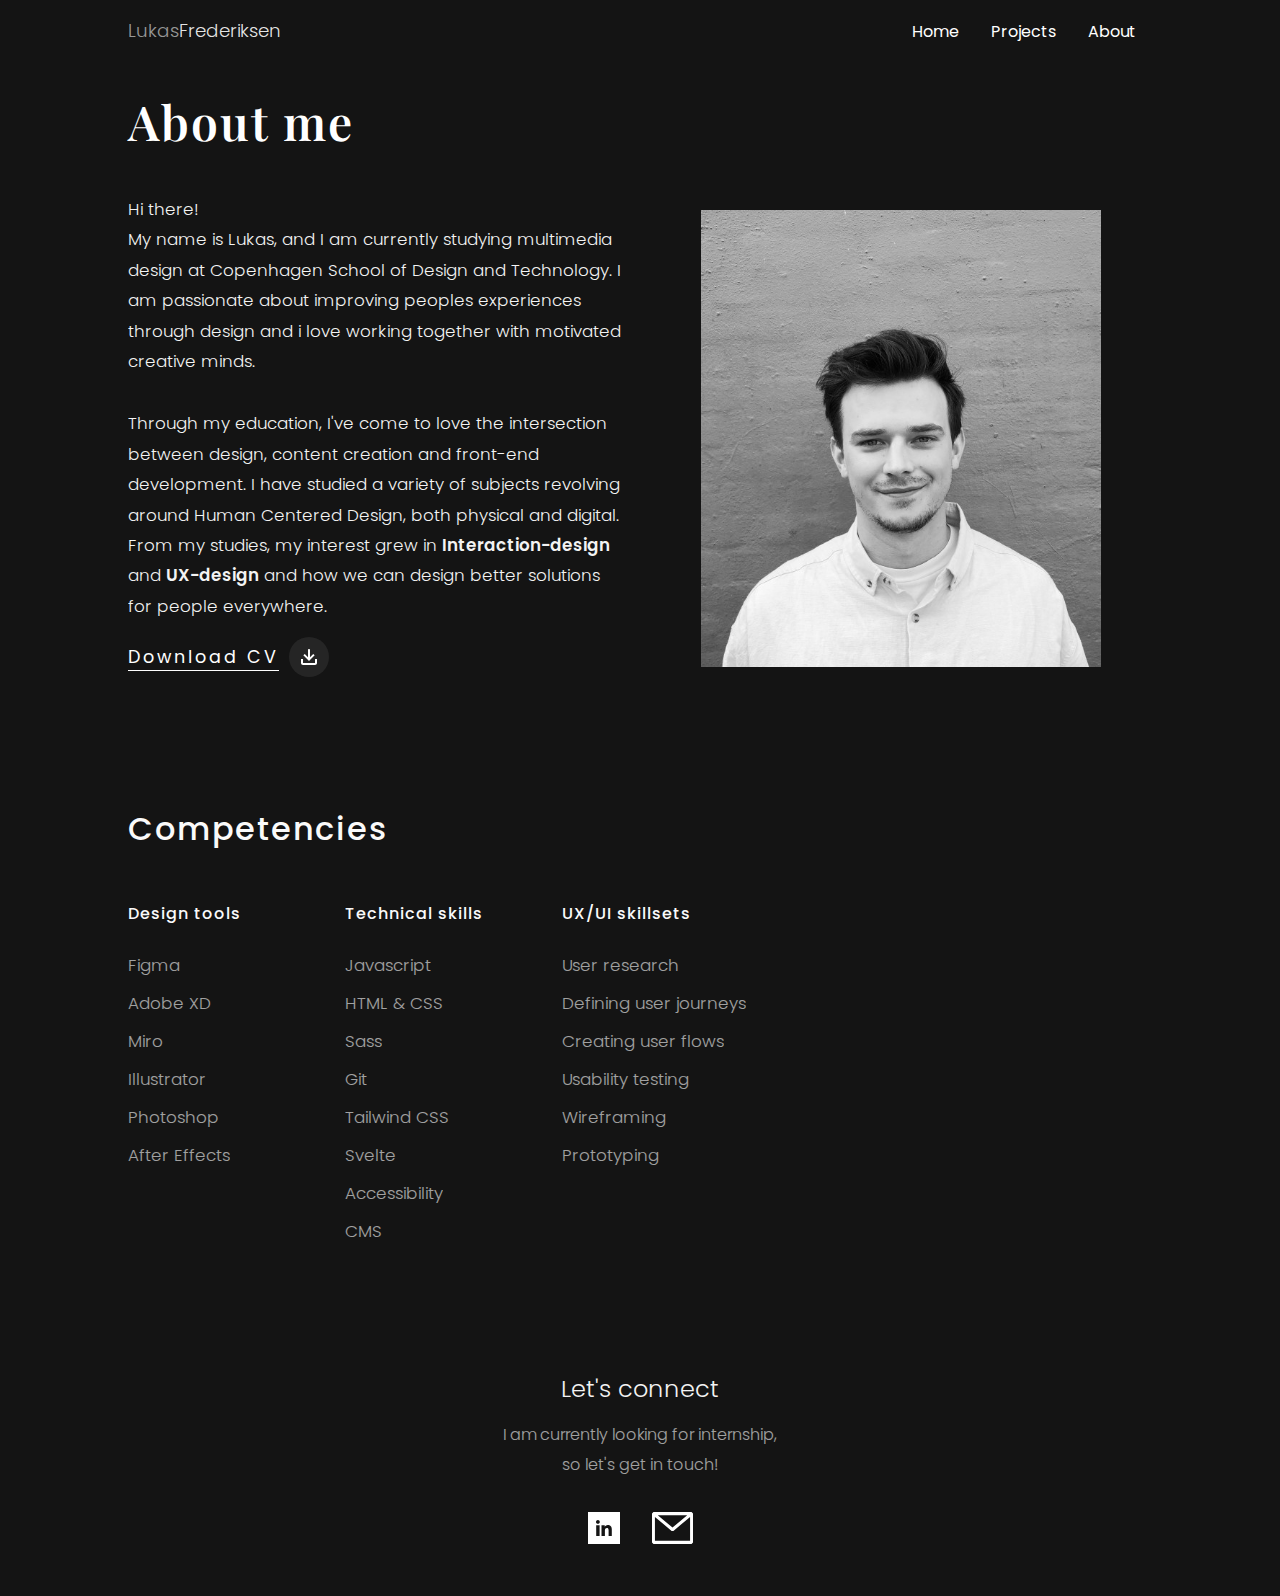
==== commit b953d95a: "stavefejl" ====
--- a/about.html
+++ b/about.html
@@ -198,7 +198,7 @@
           <p>Git</p>
           <p>Tailwind CSS</p>
           <p>Svelte</p>
-          <p>Accesablity</p>
+          <p>Accessibility</p>
            <p>CMS</p>
          
           
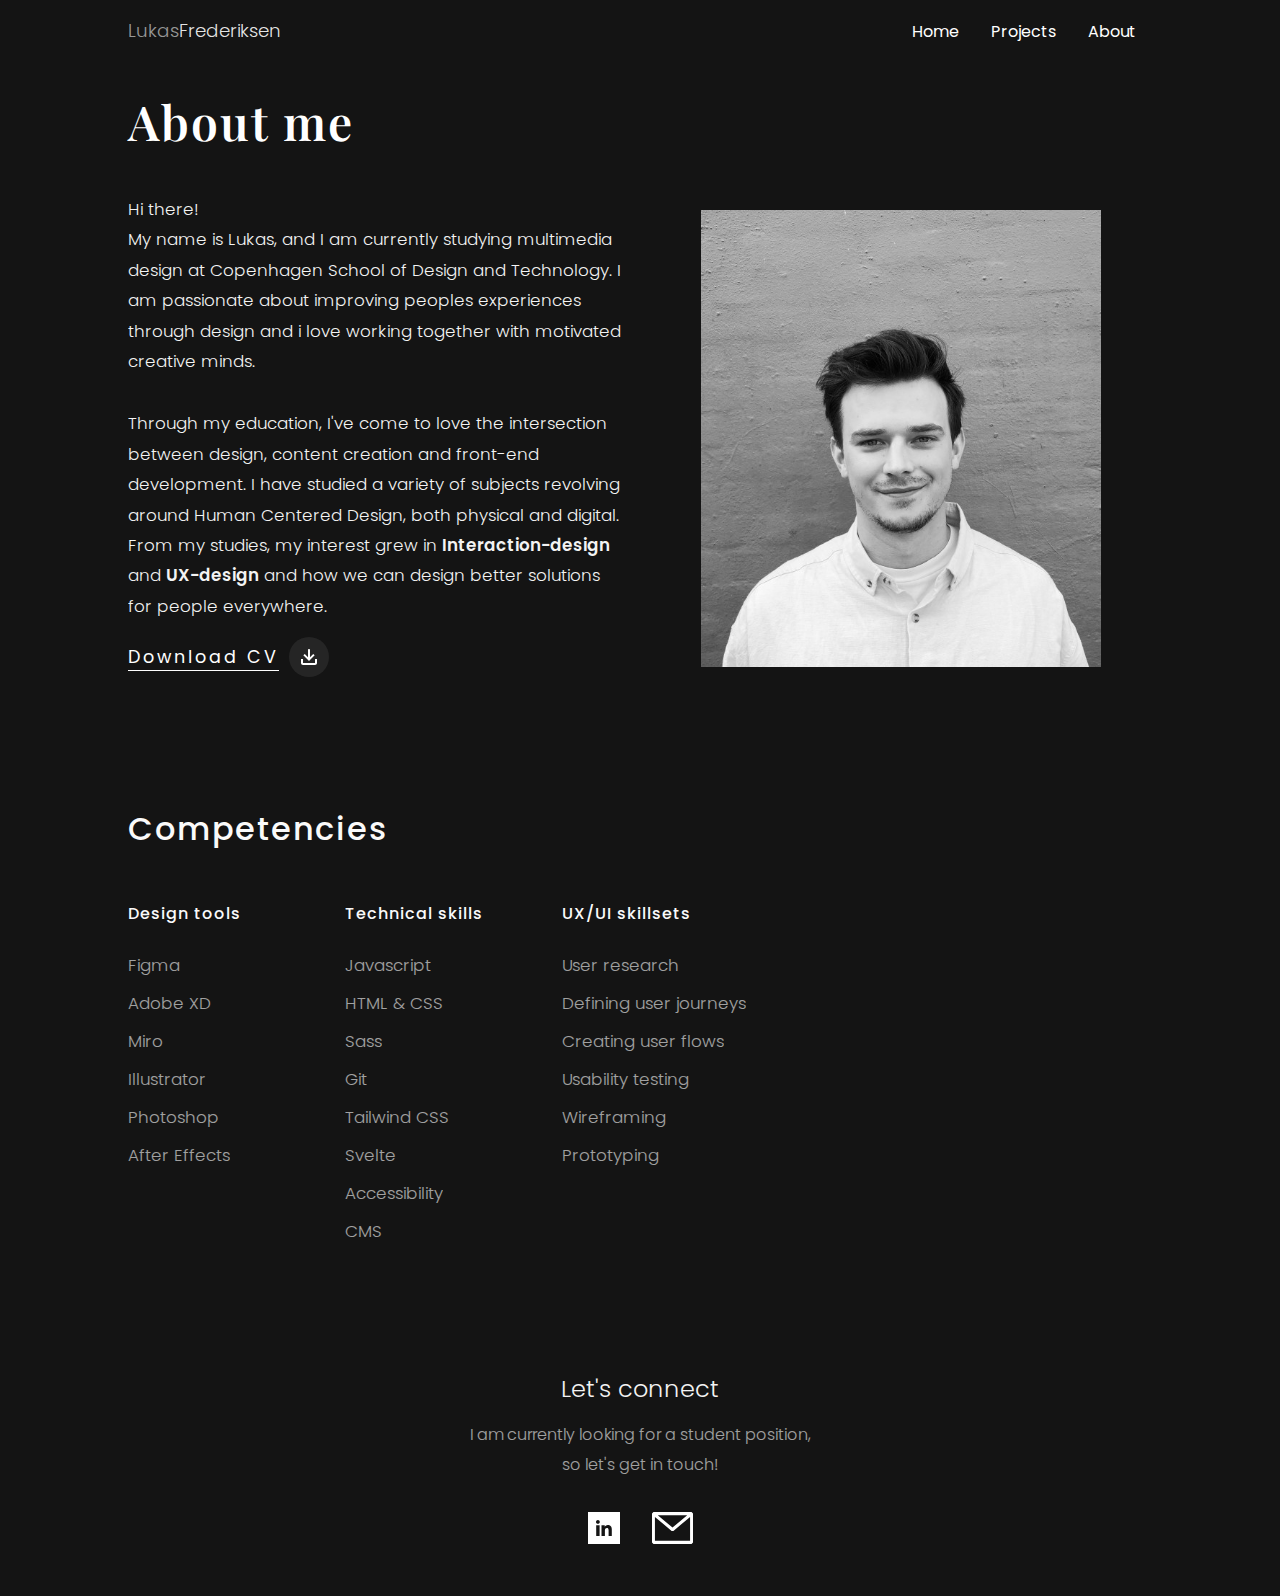
==== commit 12b72d5b: "Fixed stuff" ====
--- a/about.html
+++ b/about.html
@@ -226,7 +226,7 @@
       <div class="footerWrapper">
         <p class="footerHeader">Let's connect</p>
         <p class="footerParagraph">
-          I am currently looking for internship, <br />
+          I am currently looking for a student position, <br />
           so let's get in touch!
         </p>
         <div class="footerIcons">
--- a/style.css
+++ b/style.css
@@ -218,7 +218,7 @@
   font-size: var(--heading-smaller);
   opacity: var(--medium-emph-text);
   letter-spacing: 1px;
-  line-height: 3rem;
+  line-height: 2.3rem;
 }
 
 .heroSubText {
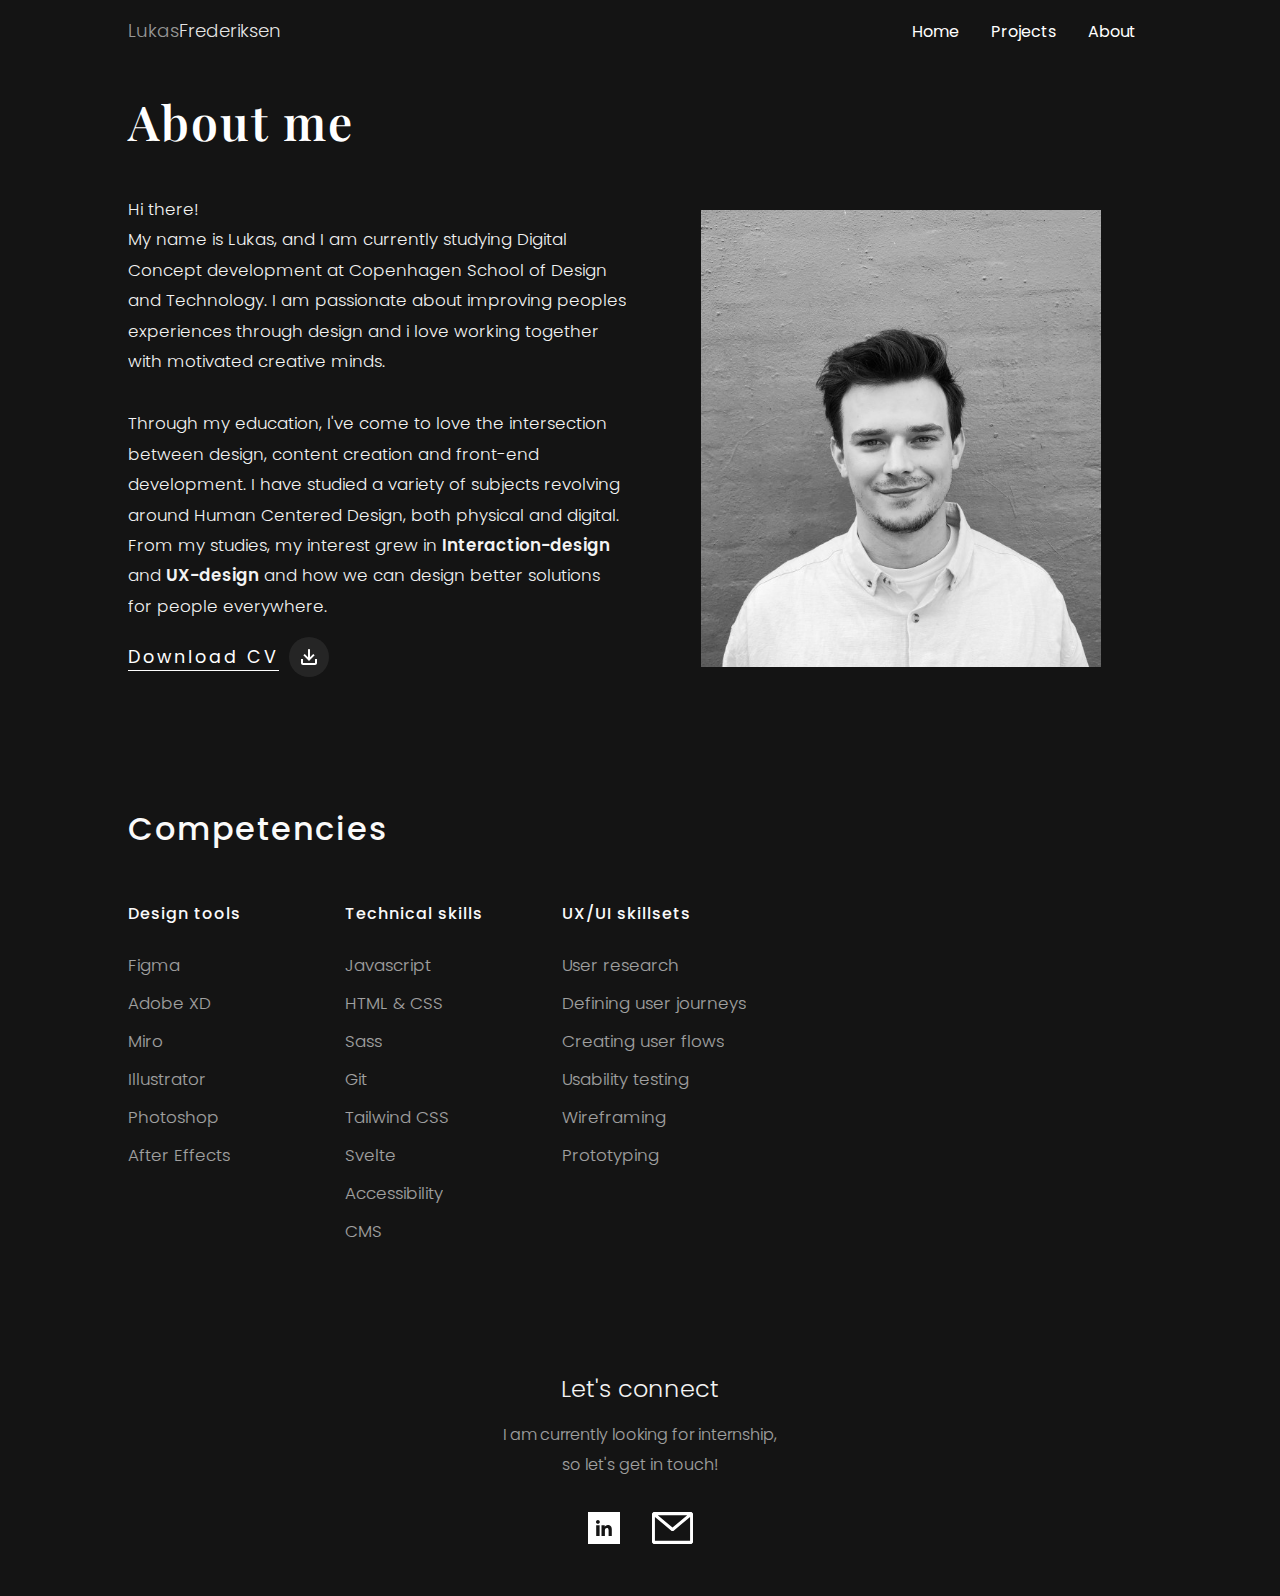
==== commit 21cfc07c: "update" ====
--- a/about.html
+++ b/about.html
@@ -80,7 +80,7 @@
 
         <div class="aboutIntro">
             <div class="aboutText">
-            <p>Hi there! <br>My name is Lukas, and I am currently studying multimedia design at Copenhagen School of Design and Technology. 
+            <p>Hi there! <br>My name is Lukas, and I am currently studying Digital Concept development at Copenhagen School of Design and Technology. 
             I am passionate about improving peoples experiences through design and i love working together with motivated creative minds.   <br>
 </p>
 <p>Through my education, I've come to love the intersection between design, content creation and front-end development.
@@ -226,7 +226,7 @@
       <div class="footerWrapper">
         <p class="footerHeader">Let's connect</p>
         <p class="footerParagraph">
-          I am currently looking for a student position, <br />
+          I am currently looking for internship, <br />
           so let's get in touch!
         </p>
         <div class="footerIcons">
--- a/style.css
+++ b/style.css
@@ -208,7 +208,7 @@
   margin-top: 5rem;
   font-family: "Playfair Display", serif;
   font-size: var(--large-header-size);
-  line-height: 110%;
+  line-height: 100%;
   letter-spacing: 4px;
   font-weight: 600;
 }
@@ -218,7 +218,7 @@
   font-size: var(--heading-smaller);
   opacity: var(--medium-emph-text);
   letter-spacing: 1px;
-  line-height: 2.3rem;
+  line-height: 2.5rem;
 }
 
 .heroSubText {
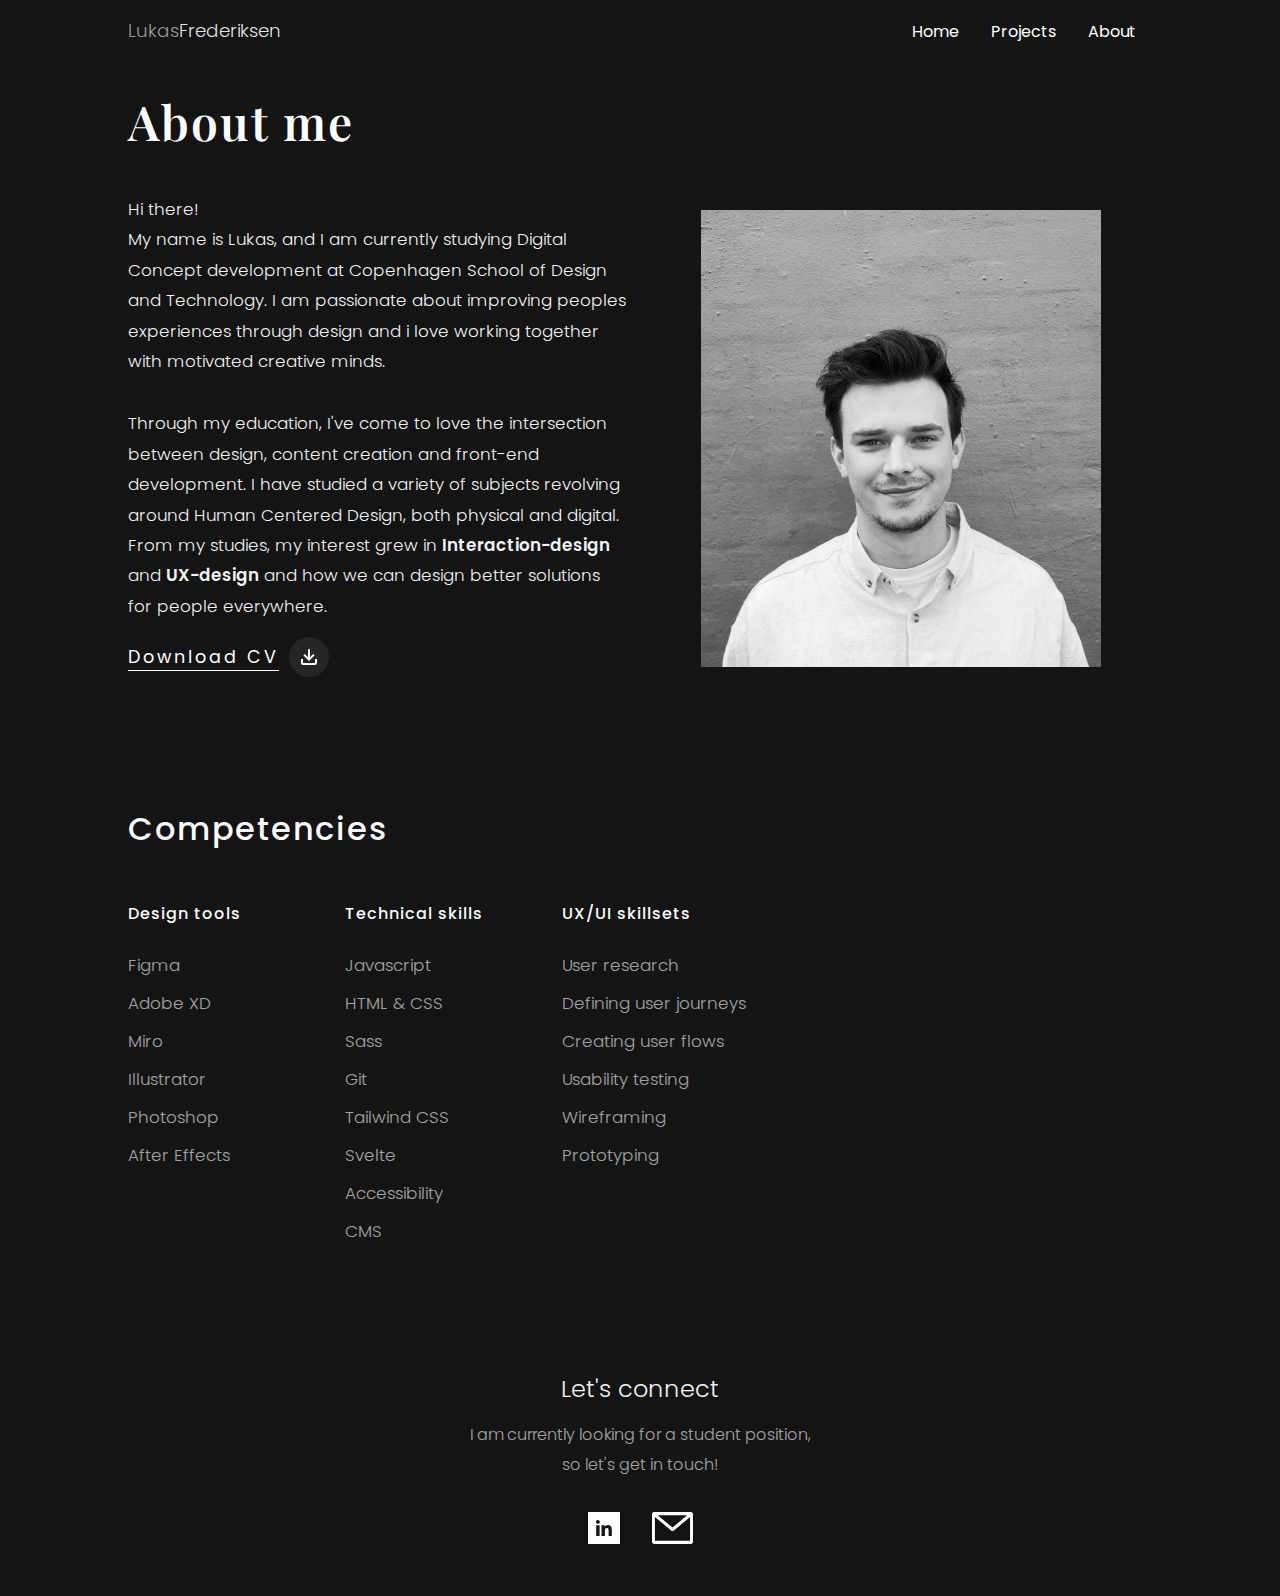
==== commit 2443e842: "Merge branch 'main' of https://github.com/lukasmaximilianfrederiksen/personalPortfolio" ====
--- a/about.html
+++ b/about.html
@@ -226,7 +226,7 @@
       <div class="footerWrapper">
         <p class="footerHeader">Let's connect</p>
         <p class="footerParagraph">
-          I am currently looking for internship, <br />
+          I am currently looking for a student position, <br />
           so let's get in touch!
         </p>
         <div class="footerIcons">
